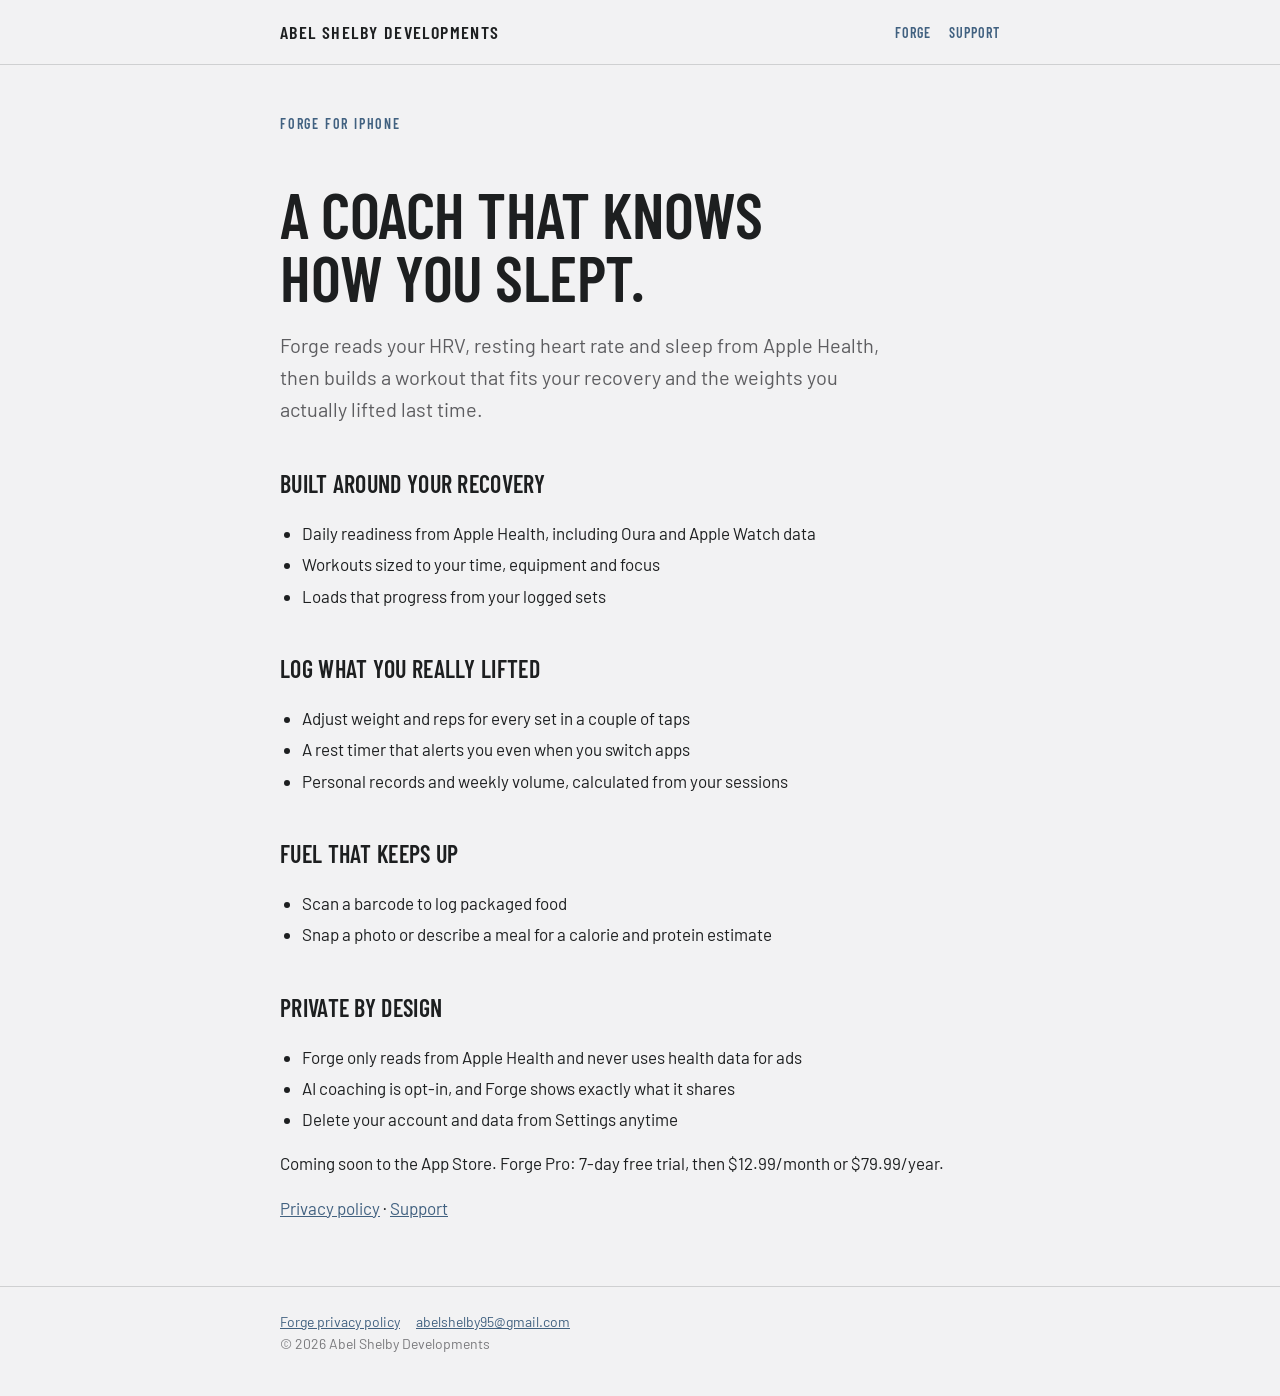
==== forge/index.html @ 6ae71ef8 "Add files via upload" ====
<!doctype html>
<html lang="en"><head><meta charset="utf-8"><meta name="viewport" content="width=device-width,initial-scale=1">
<title>Forge: AI Strength Coach</title><meta name="description" content="Workouts built around how you slept.">
<link rel="icon" href="../favicon.png"><link rel="preconnect" href="https://fonts.googleapis.com"><link rel="preconnect" href="https://fonts.gstatic.com" crossorigin><link href="https://fonts.googleapis.com/css2?family=Barlow:wght@400;500&family=Barlow+Condensed:wght@600&display=swap" rel="stylesheet"><link rel="stylesheet" href="../styles.css"></head>
<body><header><div class="wrap"><a class="brand" href="../">Abel Shelby Developments</a>
<nav><a href="../forge/">Forge</a><a href="../forge/support/">Support</a></nav></div></header>
<main class="wrap">
<p class="kicker">Forge for iPhone</p>
<h1>A coach that knows<br>how you slept.</h1>
<p class="lede">Forge reads your HRV, resting heart rate and sleep from Apple Health, then builds a workout that fits your recovery and the weights you actually lifted last time.</p>
<h2>Built around your recovery</h2>
<ul><li>Daily readiness from Apple Health, including Oura and Apple Watch data</li><li>Workouts sized to your time, equipment and focus</li><li>Loads that progress from your logged sets</li></ul>
<h2>Log what you really lifted</h2>
<ul><li>Adjust weight and reps for every set in a couple of taps</li><li>A rest timer that alerts you even when you switch apps</li><li>Personal records and weekly volume, calculated from your sessions</li></ul>
<h2>Fuel that keeps up</h2>
<ul><li>Scan a barcode to log packaged food</li><li>Snap a photo or describe a meal for a calorie and protein estimate</li></ul>
<h2>Private by design</h2>
<ul><li>Forge only reads from Apple Health and never uses health data for ads</li><li>AI coaching is opt-in, and Forge shows exactly what it shares</li><li>Delete your account and data from Settings anytime</li></ul>
<p>Coming soon to the App Store. Forge Pro: 7-day free trial, then $12.99/month or $79.99/year.</p>
<p><a href="privacy/">Privacy policy</a> · <a href="support/">Support</a></p>
</main>
<footer><div class="wrap"><a href="../forge/privacy/">Forge privacy policy</a><a href="mailto:abelshelby95@gmail.com">abelshelby95@gmail.com</a><br>© 2026 Abel Shelby Developments</div></footer>
</body></html>
---- styles.css ----
:root{--bg:#f2f2f3;--text:#1d1f20;--muted:#5d5d60;--faint:#7a7a7d;--line:rgba(29,31,32,.16);--accent:#5980a6;--accent7:#416180;--navy:#1d2d3d}
*{box-sizing:border-box}
body{margin:0;background:var(--bg);color:var(--text);font:400 17px/1.6 "Barlow",system-ui,sans-serif}
a{color:var(--accent7)}
.wrap{max-width:760px;margin:0 auto;padding:0 20px}
header{border-bottom:1px solid var(--line)}
header .wrap{display:flex;justify-content:space-between;align-items:center;height:64px}
.brand{font:600 18px "Barlow Condensed",sans-serif;letter-spacing:1.4px;text-transform:uppercase;color:var(--text);text-decoration:none}
nav a{font:600 14px "Barlow Condensed",sans-serif;letter-spacing:1px;text-transform:uppercase;text-decoration:none;margin-left:18px}
h1,h2,.kicker{font-family:"Barlow Condensed",sans-serif;font-weight:600;text-transform:uppercase}
h1{font-size:clamp(40px,9vw,64px);line-height:.98;margin:48px 0 16px;letter-spacing:-.5px}
h2{font-size:24px;margin:40px 0 8px;letter-spacing:.3px}
.kicker{color:var(--accent7);letter-spacing:1.8px;font-size:14px;margin-top:48px}
.lede{font-size:20px;color:var(--muted);max-width:600px}
.card{border:1px solid var(--line);padding:20px;margin:24px 0;display:flex;gap:18px;align-items:center;text-decoration:none;color:inherit}
.card img{width:72px;height:72px;border-radius:16px}
.card strong{font:600 24px "Barlow Condensed",sans-serif;text-transform:uppercase;display:block}
.card span{color:var(--muted)}
ul{padding-left:22px}li{margin:4px 0}
.policy p,.policy li{color:#333}
footer{border-top:1px solid var(--line);margin-top:64px;padding:24px 0 40px;color:var(--faint);font-size:14px}
footer a{margin-right:16px}
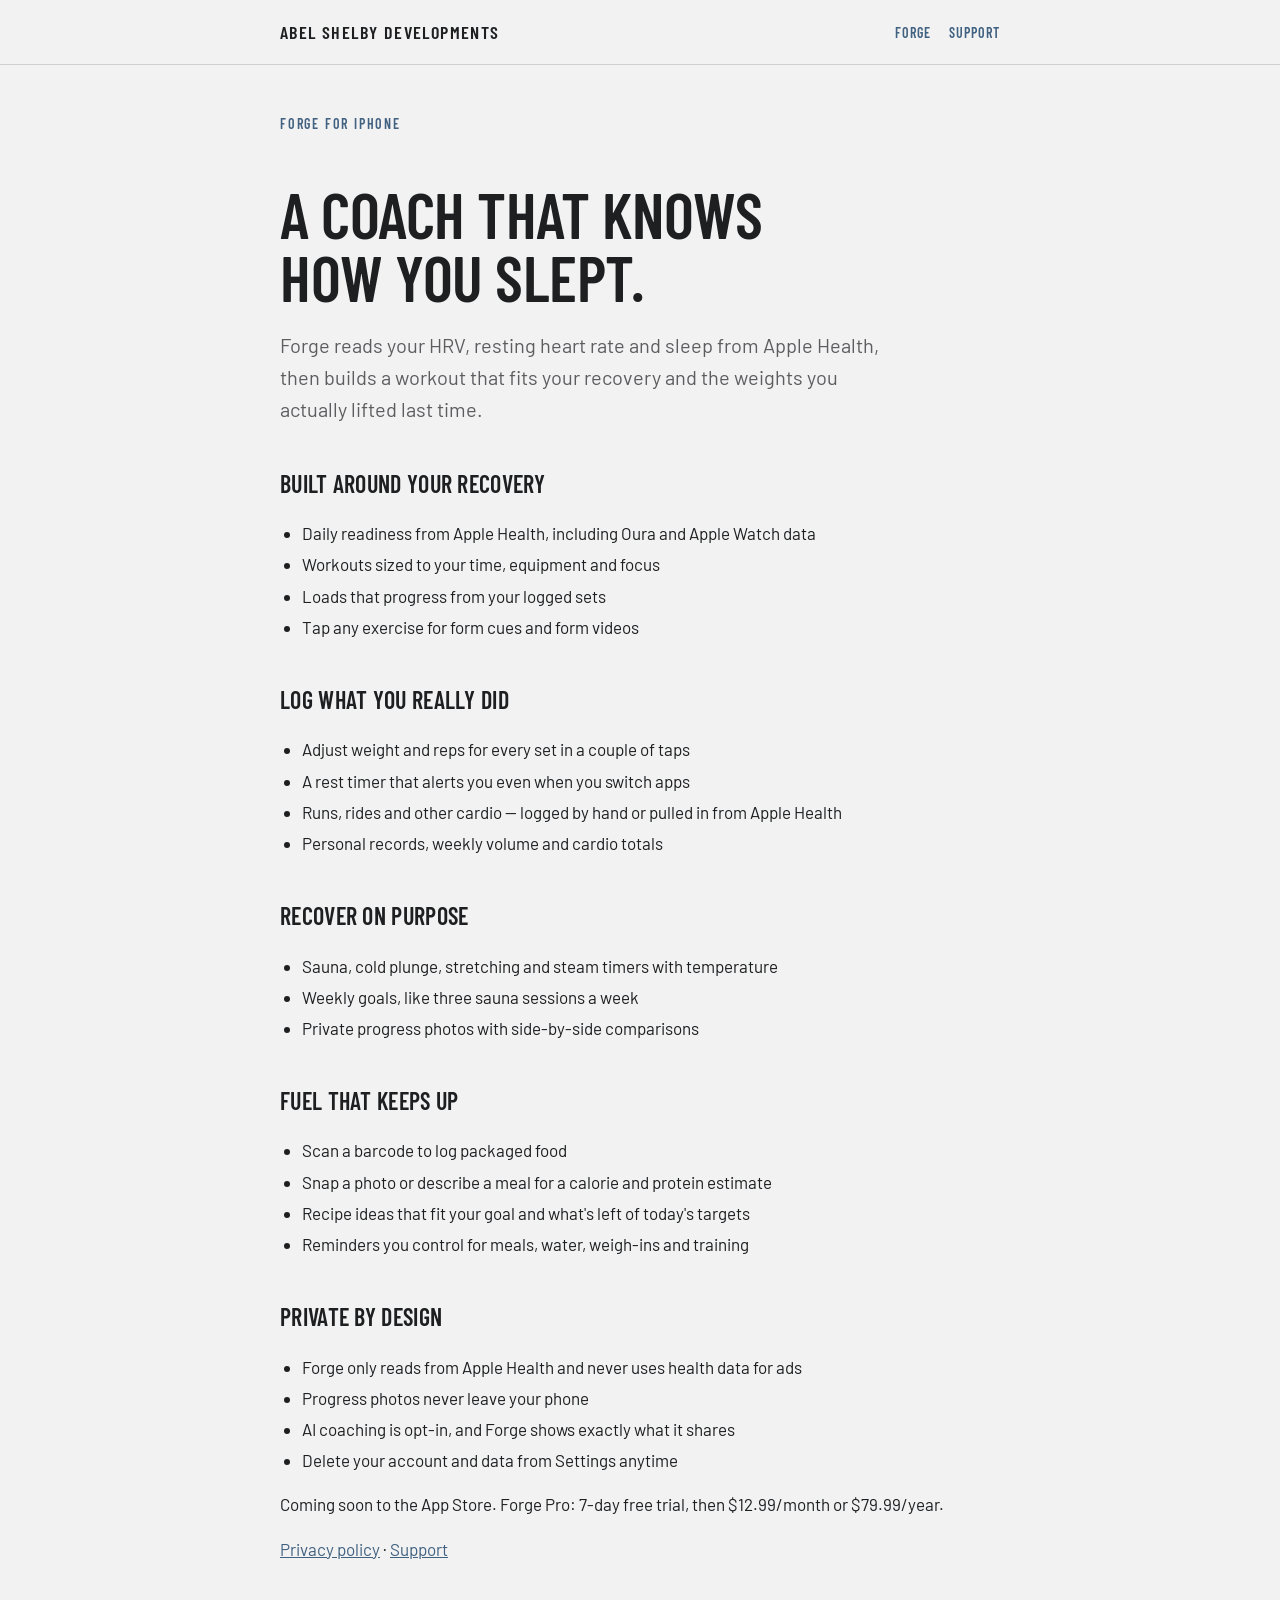
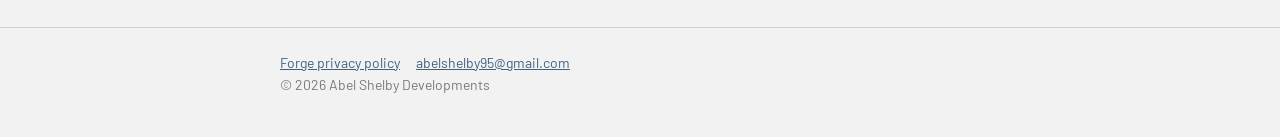
==== commit a11f968c: "Update Forge page" ====
--- a/forge/index.html
+++ b/forge/index.html
@@ -9,13 +9,15 @@
 <h1>A coach that knows<br>how you slept.</h1>
 <p class="lede">Forge reads your HRV, resting heart rate and sleep from Apple Health, then builds a workout that fits your recovery and the weights you actually lifted last time.</p>
 <h2>Built around your recovery</h2>
-<ul><li>Daily readiness from Apple Health, including Oura and Apple Watch data</li><li>Workouts sized to your time, equipment and focus</li><li>Loads that progress from your logged sets</li></ul>
-<h2>Log what you really lifted</h2>
-<ul><li>Adjust weight and reps for every set in a couple of taps</li><li>A rest timer that alerts you even when you switch apps</li><li>Personal records and weekly volume, calculated from your sessions</li></ul>
+<ul><li>Daily readiness from Apple Health, including Oura and Apple Watch data</li><li>Workouts sized to your time, equipment and focus</li><li>Loads that progress from your logged sets</li><li>Tap any exercise for form cues and form videos</li></ul>
+<h2>Log what you really did</h2>
+<ul><li>Adjust weight and reps for every set in a couple of taps</li><li>A rest timer that alerts you even when you switch apps</li><li>Runs, rides and other cardio — logged by hand or pulled in from Apple Health</li><li>Personal records, weekly volume and cardio totals</li></ul>
+<h2>Recover on purpose</h2>
+<ul><li>Sauna, cold plunge, stretching and steam timers with temperature</li><li>Weekly goals, like three sauna sessions a week</li><li>Private progress photos with side-by-side comparisons</li></ul>
 <h2>Fuel that keeps up</h2>
-<ul><li>Scan a barcode to log packaged food</li><li>Snap a photo or describe a meal for a calorie and protein estimate</li></ul>
+<ul><li>Scan a barcode to log packaged food</li><li>Snap a photo or describe a meal for a calorie and protein estimate</li><li>Recipe ideas that fit your goal and what's left of today's targets</li><li>Reminders you control for meals, water, weigh-ins and training</li></ul>
 <h2>Private by design</h2>
-<ul><li>Forge only reads from Apple Health and never uses health data for ads</li><li>AI coaching is opt-in, and Forge shows exactly what it shares</li><li>Delete your account and data from Settings anytime</li></ul>
+<ul><li>Forge only reads from Apple Health and never uses health data for ads</li><li>Progress photos never leave your phone</li><li>AI coaching is opt-in, and Forge shows exactly what it shares</li><li>Delete your account and data from Settings anytime</li></ul>
 <p>Coming soon to the App Store. Forge Pro: 7-day free trial, then $12.99/month or $79.99/year.</p>
 <p><a href="privacy/">Privacy policy</a> · <a href="support/">Support</a></p>
 </main>
